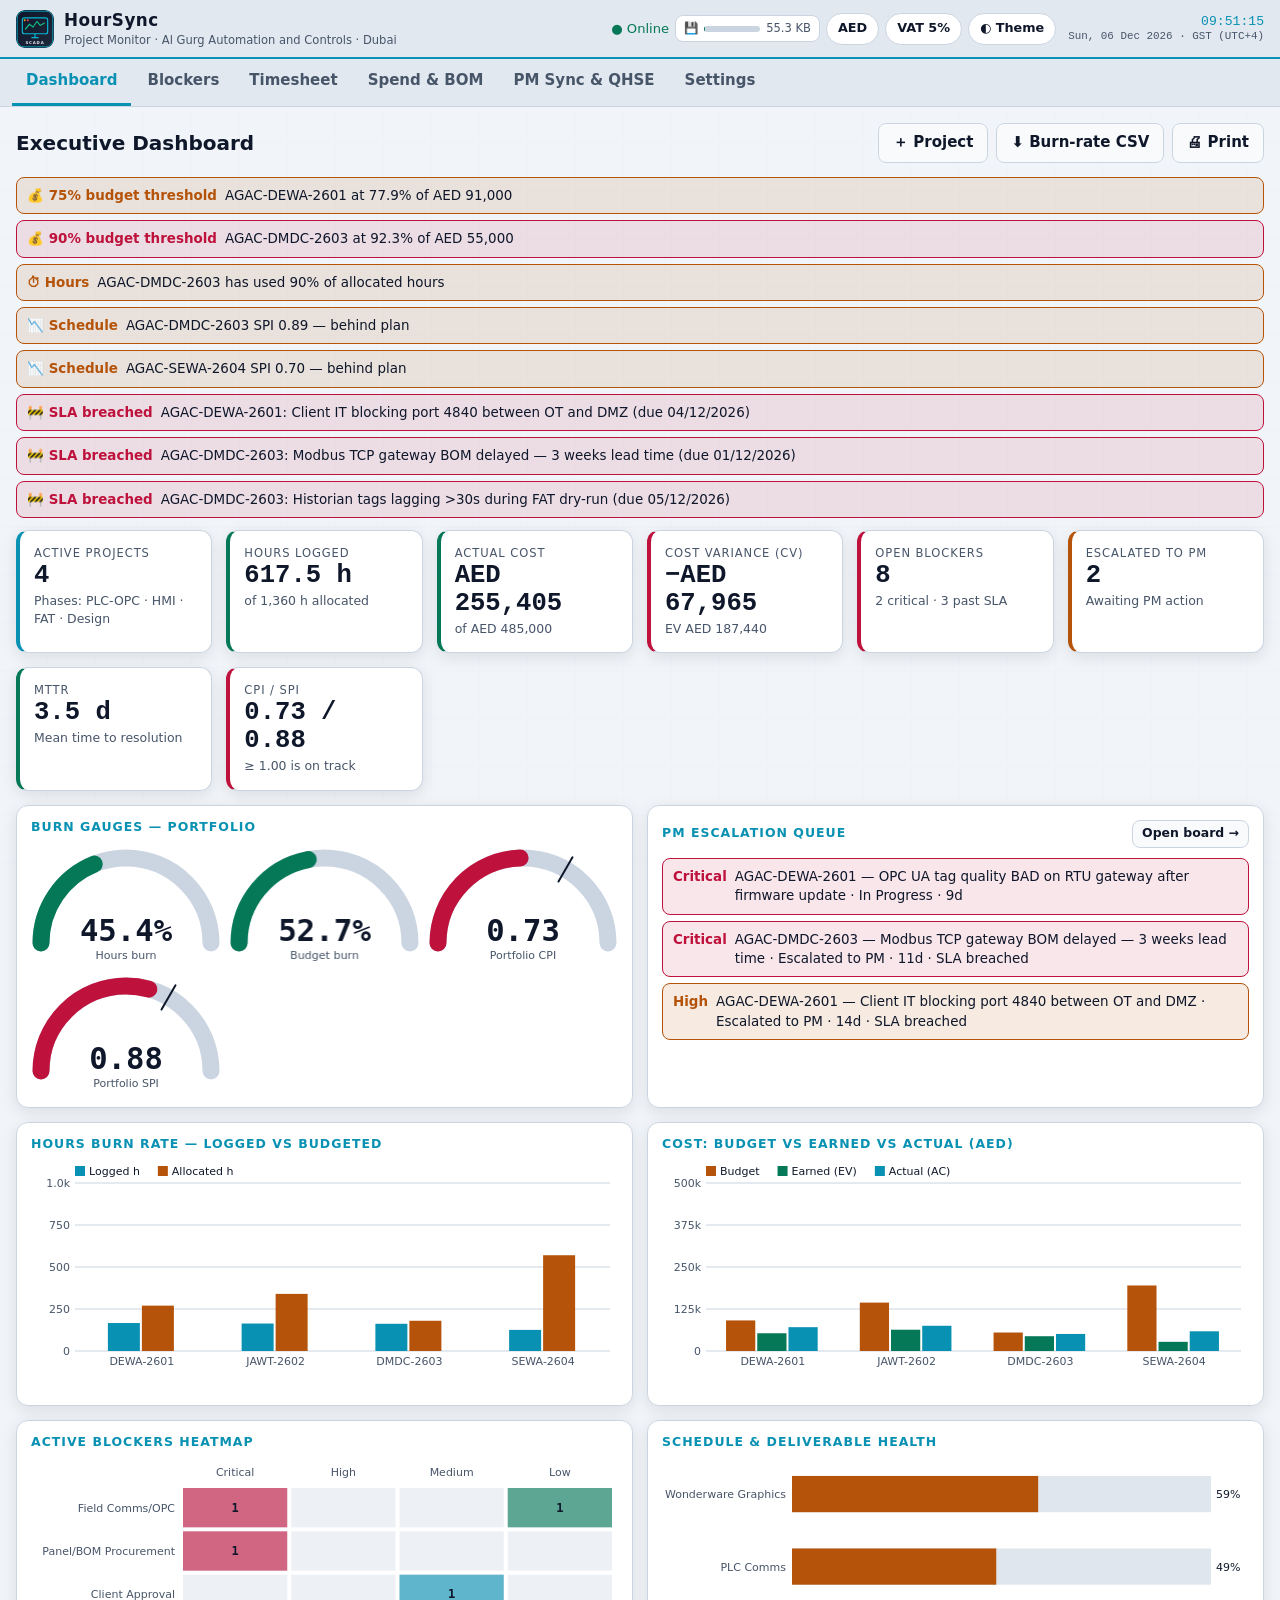
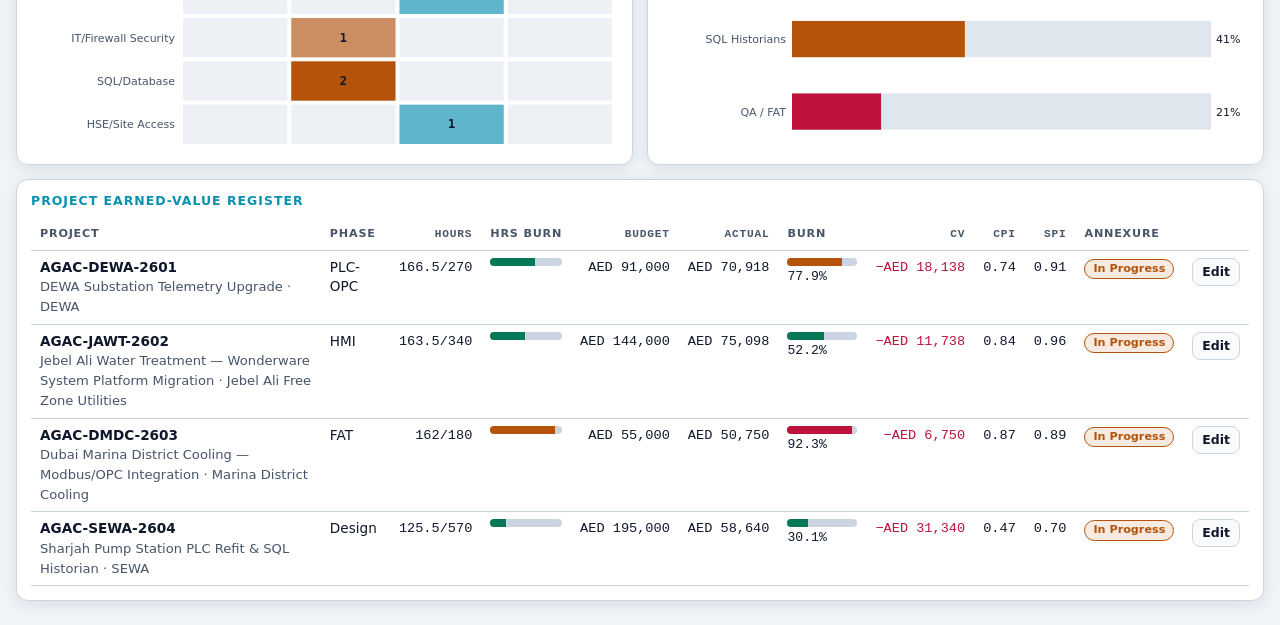
==== index.html @ 3a351812 "Add files via upload" ====
<!doctype html>
<html lang="en" dir="ltr">
<head>
<meta charset="utf-8">
<meta name="viewport" content="width=device-width,initial-scale=1,viewport-fit=cover">
<title>HourSync Project Monitor</title>
<meta name="description" content="Time, budget and blocker-tracking dashboard for SCADA / PLC / OPC / SQL integration projects. Works offline.">
<meta name="application-name" content="HourSync">
<meta name="color-scheme" content="dark light">
<meta name="theme-color" content="#0f172a" media="(prefers-color-scheme: dark)">
<meta name="theme-color" content="#f1f5f9" media="(prefers-color-scheme: light)">
<meta name="robots" content="index,follow">
<meta name="format-detection" content="telephone=no">
<!-- iOS -->
<meta name="mobile-web-app-capable" content="yes">
<meta name="apple-mobile-web-app-capable" content="yes">
<meta name="apple-mobile-web-app-title" content="HourSync">
<meta name="apple-mobile-web-app-status-bar-style" content="black-translucent">
<link rel="apple-touch-icon" href="apple-touch-icon.png">
<!-- Windows -->
<meta name="msapplication-TileColor" content="#0f172a">
<meta name="msapplication-TileImage" content="icons/icon-144.png">
<link rel="manifest" href="manifest.webmanifest">
<link rel="icon" href="favicon.ico" sizes="any">
<link rel="icon" type="image/svg+xml" href="favicon.svg">
<link rel="icon" type="image/png" sizes="32x32" href="favicon-32x32.png">
<link rel="icon" type="image/png" sizes="16x16" href="favicon-16x16.png">
<link rel="stylesheet" href="css/styles.css">
</head>
<body>
<header class="top">
  <div class="brand"><img src="assets/al-gurg-badge.svg" alt="" width="38" height="38"><div><b>HourSync</b><span>Project Monitor · Al Gurg Automation and Controls · Dubai</span></div></div>
  <div class="sp"></div>
  <div class="tools">
    <span id="net" class="small" aria-live="polite"></span>
    <button class="mini" id="miniStore" data-act="nav" data-v="settings" aria-label="Storage health"><span>💾</span><span class="bar"><i id="miniBar" style="width:2%"></i></span><span id="miniTxt">…</span></button>
    <button class="chip" id="bCur" data-act="cur" aria-label="Toggle currency">AED</button>
    <button class="chip" id="bVat" data-act="vat" aria-pressed="false" aria-label="Toggle 5 percent VAT">VAT 5%</button>
    <button class="chip" data-act="theme" aria-label="Cycle theme">◐ Theme</button>
  </div>
  <div class="clock" id="clock" aria-label="Gulf Standard Time"></div>
</header>
<div id="install"><span id="installTxt"></span><button class="btn pri sm" id="installBtn" data-act="install">Install</button><button class="btn sm" data-act="dismissInstall">Not now</button></div>
<nav class="tabs" id="tabs" aria-label="Sections"></nav>
<main id="view" aria-live="polite"><div class="card empty">Loading HourSync…</div></main>
<div id="toast" role="status"></div>
<noscript><div class="card empty">HourSync needs JavaScript enabled.</div></noscript>
<script src="js/db.js"></script>
<script src="js/charts.js"></script>
<script src="js/app.js"></script>
</body>
</html>
---- css/styles.css ----
/* HourSync Project Monitor — SCADA control-room design system */
:root{
  --bg:#0f172a; --bg2:#0b1222; --panel:#1e293b; --panel2:#243349; --line:#334155;
  --text:#e2e8f0; --muted:#94a3b8; --cyan:#06b6d4; --amber:#f59e0b; --green:#10b981; --rose:#f43f5e;
  --cyan-t:rgba(6,182,212,.14); --amber-t:rgba(245,158,11,.14); --green-t:rgba(16,185,129,.14); --rose-t:rgba(244,63,94,.14);
  --shadow:0 6px 24px rgba(0,0,0,.35); --r:12px; --safe-b:env(safe-area-inset-bottom,0px);
  --font:system-ui,-apple-system,"Segoe UI",Roboto,"Helvetica Neue",Arial,sans-serif;
  --mono:ui-monospace,SFMono-Regular,Menlo,Consolas,monospace;
  color-scheme:dark;
}
:root[data-theme="light"]{
  --bg:#f1f5f9; --bg2:#e2e8f0; --panel:#ffffff; --panel2:#f8fafc; --line:#cbd5e1;
  --text:#0f172a; --muted:#475569; --cyan:#0891b2; --amber:#b45309; --green:#047857; --rose:#be123c;
  --cyan-t:rgba(8,145,178,.12); --amber-t:rgba(180,83,9,.12); --green-t:rgba(4,120,87,.12); --rose-t:rgba(190,18,60,.1);
  --shadow:0 4px 16px rgba(15,23,42,.1); color-scheme:light;
}
@media (prefers-color-scheme:light){
  :root:not([data-theme="dark"]){
    --bg:#f1f5f9; --bg2:#e2e8f0; --panel:#ffffff; --panel2:#f8fafc; --line:#cbd5e1;
    --text:#0f172a; --muted:#475569; --cyan:#0891b2; --amber:#b45309; --green:#047857; --rose:#be123c;
    --cyan-t:rgba(8,145,178,.12); --amber-t:rgba(180,83,9,.12); --green-t:rgba(4,120,87,.12); --rose-t:rgba(190,18,60,.1);
    --shadow:0 4px 16px rgba(15,23,42,.1); color-scheme:light;
  }
}
*{box-sizing:border-box}
html{-webkit-text-size-adjust:100%}
body{margin:0;background:var(--bg);color:var(--text);font:15px/1.45 var(--font);min-height:100vh;
  background-image:linear-gradient(var(--line) 1px,transparent 1px),linear-gradient(90deg,var(--line) 1px,transparent 1px);
  background-size:48px 48px;background-position:-1px -1px;background-attachment:fixed}
body::before{content:"";position:fixed;inset:0;background:var(--bg);opacity:.93;z-index:-1}
h1,h2,h3,h4{margin:0;line-height:1.2}
h2{font-size:1.25rem} h3{font-size:1rem;letter-spacing:.02em}
a{color:var(--cyan)}
button,input,select,textarea{font:inherit;color:inherit}
.mono{font-family:var(--mono)}
.muted{color:var(--muted)} .small{font-size:.82rem}
.sr{position:absolute;width:1px;height:1px;overflow:hidden;clip:rect(0 0 0 0)}

/* header */
.top{position:sticky;top:0;z-index:20;background:var(--bg2);border-bottom:2px solid var(--cyan);
  padding:calc(8px + env(safe-area-inset-top,0px)) 16px 8px;display:flex;align-items:center;gap:12px;flex-wrap:wrap}
.brand{display:flex;align-items:center;gap:10px;min-width:0}
.brand img{width:38px;height:38px;border-radius:9px}
.brand b{display:block;font-size:1.05rem;letter-spacing:.03em}
.brand span{display:block;font-size:.72rem;color:var(--muted)}
.top .sp{flex:1}
.clock{font-family:var(--mono);font-size:.82rem;color:var(--cyan);text-align:right;line-height:1.2}
.clock small{display:block;color:var(--muted);font-size:.68rem}
.tools{display:flex;gap:6px;align-items:center;flex-wrap:wrap}
.chip{border:1px solid var(--line);background:var(--panel);border-radius:999px;padding:5px 11px;cursor:pointer;font-size:.8rem;font-weight:600;min-height:32px}
.chip[aria-pressed="true"]{background:var(--cyan-t);border-color:var(--cyan);color:var(--cyan)}
.chip:hover{border-color:var(--cyan)}
.mini{display:flex;align-items:center;gap:6px;cursor:pointer;border:1px solid var(--line);background:var(--panel);border-radius:8px;padding:4px 8px;font-size:.72rem;color:var(--muted)}
.mini .bar{width:56px;height:6px;background:var(--line);border-radius:3px;overflow:hidden}
.mini .bar i{display:block;height:100%;background:var(--green)}

/* nav */
nav.tabs{display:flex;gap:2px;padding:0 12px;background:var(--bg2);border-bottom:1px solid var(--line);overflow-x:auto;scrollbar-width:none}
nav.tabs button{background:none;border:0;border-bottom:3px solid transparent;padding:11px 14px;cursor:pointer;color:var(--muted);font-weight:600;white-space:nowrap}
nav.tabs button[aria-current="page"]{color:var(--cyan);border-color:var(--cyan)}
nav.tabs button:hover{color:var(--text)}
main{max-width:1400px;margin:0 auto;padding:16px 16px calc(24px + var(--safe-b))}

/* layout */
.grid{display:grid;gap:14px}
.g2{grid-template-columns:repeat(auto-fit,minmax(min(100%,420px),1fr))}
.g3{grid-template-columns:repeat(auto-fit,minmax(min(100%,300px),1fr))}
.g4{grid-template-columns:repeat(auto-fit,minmax(min(100%,190px),1fr))}
.card{background:var(--panel);border:1px solid var(--line);border-radius:var(--r);padding:14px;box-shadow:var(--shadow);min-width:0}
.card>header,.hd{display:flex;align-items:center;justify-content:space-between;gap:8px;margin-bottom:10px;flex-wrap:wrap}
.card h3{color:var(--cyan);text-transform:uppercase;font-size:.78rem;letter-spacing:.08em}
.pagehd{display:flex;align-items:center;justify-content:space-between;gap:10px;margin-bottom:14px;flex-wrap:wrap}
.pagehd .acts{display:flex;gap:8px;flex-wrap:wrap}
.kpi .v{font-family:var(--mono);font-size:1.6rem;font-weight:700;line-height:1.1}
.kpi .l{font-size:.72rem;text-transform:uppercase;letter-spacing:.08em;color:var(--muted)}
.kpi .s{font-size:.78rem;color:var(--muted);margin-top:2px}
.kpi{border-left:4px solid var(--cyan)}
.kpi.ok{border-left-color:var(--green)} .kpi.warn{border-left-color:var(--amber)} .kpi.bad{border-left-color:var(--rose)}
canvas.cv{width:100%;height:230px;display:block}
canvas.cv.sm{height:150px} canvas.cv.lg{height:290px}
.gauges{display:grid;grid-template-columns:repeat(auto-fit,minmax(150px,1fr));gap:8px}
.gauges canvas{height:120px;width:100%}

/* controls */
.btn{border:1px solid var(--line);background:var(--panel2);border-radius:8px;padding:8px 14px;cursor:pointer;font-weight:600;min-height:38px}
.btn:hover{border-color:var(--cyan)}
.btn.pri{background:var(--cyan);color:#041018;border-color:var(--cyan)}
.btn.amb{background:var(--amber);color:#1a1000;border-color:var(--amber)}
.btn.dng{background:transparent;color:var(--rose);border-color:var(--rose)}
.btn.sm{padding:3px 9px;min-height:28px;font-size:.78rem}
.btn:disabled{opacity:.45;cursor:not-allowed}
:focus-visible{outline:2px solid var(--amber);outline-offset:2px}
label.f{display:flex;flex-direction:column;gap:4px;font-size:.78rem;color:var(--muted);font-weight:600}
.f input,.f select,.f textarea,.inp{background:var(--bg);border:1px solid var(--line);border-radius:8px;padding:8px 10px;color:var(--text);min-height:38px;width:100%}
.f textarea{min-height:70px;resize:vertical}
.f.chk{flex-direction:row;align-items:center;gap:8px}.f.chk input{width:auto;min-height:0}
.form{display:grid;grid-template-columns:repeat(auto-fit,minmax(200px,1fr));gap:10px}
.form .wide{grid-column:1/-1}
.filters{display:flex;gap:8px;flex-wrap:wrap;margin-bottom:12px}.filters .inp{width:auto;min-width:140px}

/* tables */
.tw{overflow-x:auto}
table{border-collapse:collapse;width:100%;font-size:.85rem}
th,td{padding:7px 9px;border-bottom:1px solid var(--line);text-align:left;vertical-align:top}
th{font-size:.7rem;text-transform:uppercase;letter-spacing:.07em;color:var(--muted);white-space:nowrap}
td.n,th.n{text-align:right;font-family:var(--mono);white-space:nowrap}
tr:hover td{background:var(--cyan-t)}

/* badges */
.b{display:inline-block;padding:1px 8px;border-radius:999px;font-size:.7rem;font-weight:700;border:1px solid currentColor;white-space:nowrap}
.b.Critical,.b.bad{color:var(--rose);background:var(--rose-t)}
.b.High,.b.warn{color:var(--amber);background:var(--amber-t)}
.b.Medium,.b.info{color:var(--cyan);background:var(--cyan-t)}
.b.Low,.b.ok{color:var(--green);background:var(--green-t)}
.b.dim{color:var(--muted)}
.prog{height:8px;background:var(--line);border-radius:4px;overflow:hidden;min-width:70px}
.prog i{display:block;height:100%;background:var(--green)}
.prog.warn i{background:var(--amber)} .prog.bad i{background:var(--rose)}
.alert{display:flex;gap:8px;align-items:flex-start;padding:8px 10px;border-radius:8px;border:1px solid;margin-bottom:6px;font-size:.84rem}
.alert.bad{color:var(--rose);background:var(--rose-t)}.alert.warn{color:var(--amber);background:var(--amber-t)}.alert.info{color:var(--cyan);background:var(--cyan-t)}
.alert span{color:var(--text)}

/* kanban */
.kan{display:grid;grid-template-columns:repeat(4,minmax(240px,1fr));gap:12px;overflow-x:auto;padding-bottom:6px}
.col{background:var(--bg2);border:1px solid var(--line);border-radius:var(--r);padding:10px;min-height:200px}
.col.over{border-color:var(--cyan);background:var(--cyan-t)}
.col h4{display:flex;justify-content:space-between;font-size:.78rem;text-transform:uppercase;letter-spacing:.08em;margin-bottom:8px}
.bc{background:var(--panel);border:1px solid var(--line);border-left:4px solid var(--cyan);border-radius:8px;padding:9px;margin-bottom:8px;cursor:grab;font-size:.84rem}
.bc.Critical{border-left-color:var(--rose)}.bc.High{border-left-color:var(--amber)}.bc.Low{border-left-color:var(--green)}
.bc .t{font-weight:700;margin:3px 0}
.bc .row{display:flex;gap:6px;flex-wrap:wrap;align-items:center;margin-top:6px}
.bc.dragging{opacity:.4}

/* timer */
.timer{font-family:var(--mono);font-size:2.6rem;font-weight:700;color:var(--cyan);text-align:center;letter-spacing:.05em}
.timer.run{color:var(--green)}
.bars .row{display:flex;align-items:center;gap:8px;margin:5px 0;font-size:.84rem}.bars .row .lb{width:150px;flex:none}.bars .row .prog{flex:1}.bars .row .vl{width:60px;text-align:right;font-family:var(--mono)}

/* checklist */
.ck{display:flex;gap:10px;align-items:flex-start;padding:8px 6px;border-bottom:1px solid var(--line)}
.ck input{width:20px;height:20px;margin-top:2px;accent-color:var(--cyan)}

/* modal / toast */
.ov{position:fixed;inset:0;background:rgba(2,6,23,.7);z-index:50;display:flex;align-items:flex-end;justify-content:center;padding:0}
.md{background:var(--panel);border:1px solid var(--line);border-radius:16px 16px 0 0;width:100%;max-width:760px;max-height:92vh;overflow:auto;padding:16px;box-shadow:var(--shadow)}
@media(min-width:700px){.ov{align-items:center;padding:20px}.md{border-radius:16px}}
.md h3{color:var(--cyan);font-size:1rem;margin-bottom:12px}
.md .acts{display:flex;gap:8px;justify-content:flex-end;margin-top:14px;flex-wrap:wrap}
pre.brief{white-space:pre-wrap;background:var(--bg);border:1px solid var(--line);border-radius:8px;padding:12px;font:.8rem/1.5 var(--mono);max-height:50vh;overflow:auto}
#toast{position:fixed;left:50%;bottom:calc(20px + var(--safe-b));transform:translateX(-50%);background:var(--panel2);border:1px solid var(--cyan);padding:9px 16px;border-radius:999px;z-index:80;box-shadow:var(--shadow);opacity:0;pointer-events:none;transition:opacity .25s;max-width:92vw;text-align:center}
#toast.on{opacity:1}
#install{display:none;background:var(--cyan-t);border-bottom:1px solid var(--cyan);padding:8px 16px;align-items:center;gap:10px;flex-wrap:wrap;font-size:.85rem}
#install.on{display:flex}
.meter{height:14px;background:var(--line);border-radius:7px;overflow:hidden}.meter i{display:block;height:100%;background:linear-gradient(90deg,var(--green),var(--cyan))}
.empty{padding:22px;text-align:center;color:var(--muted)}
.pulse{animation:pulse 1.6s infinite}@keyframes pulse{50%{opacity:.45}}
.fade{animation:fade .25s ease}@keyframes fade{from{opacity:0;transform:translateY(4px)}}
@media(prefers-reduced-motion:reduce){*{animation:none!important;transition:none!important}}
@media(max-width:640px){.kpi .v{font-size:1.3rem}.brand span{display:none}.timer{font-size:2.1rem}.bars .row .lb{width:100px}}

/* print / report */
@media print{
  body{background:#fff;color:#000}body::before,.top,nav.tabs,#install,.acts,.btn,.filters,#toast{display:none!important}
  :root{--panel:#fff;--bg:#fff;--line:#999;--text:#000;--muted:#333;--cyan:#075985}
  .card{box-shadow:none;break-inside:avoid;border-color:#999}
  main{padding:0;max-width:none}
}
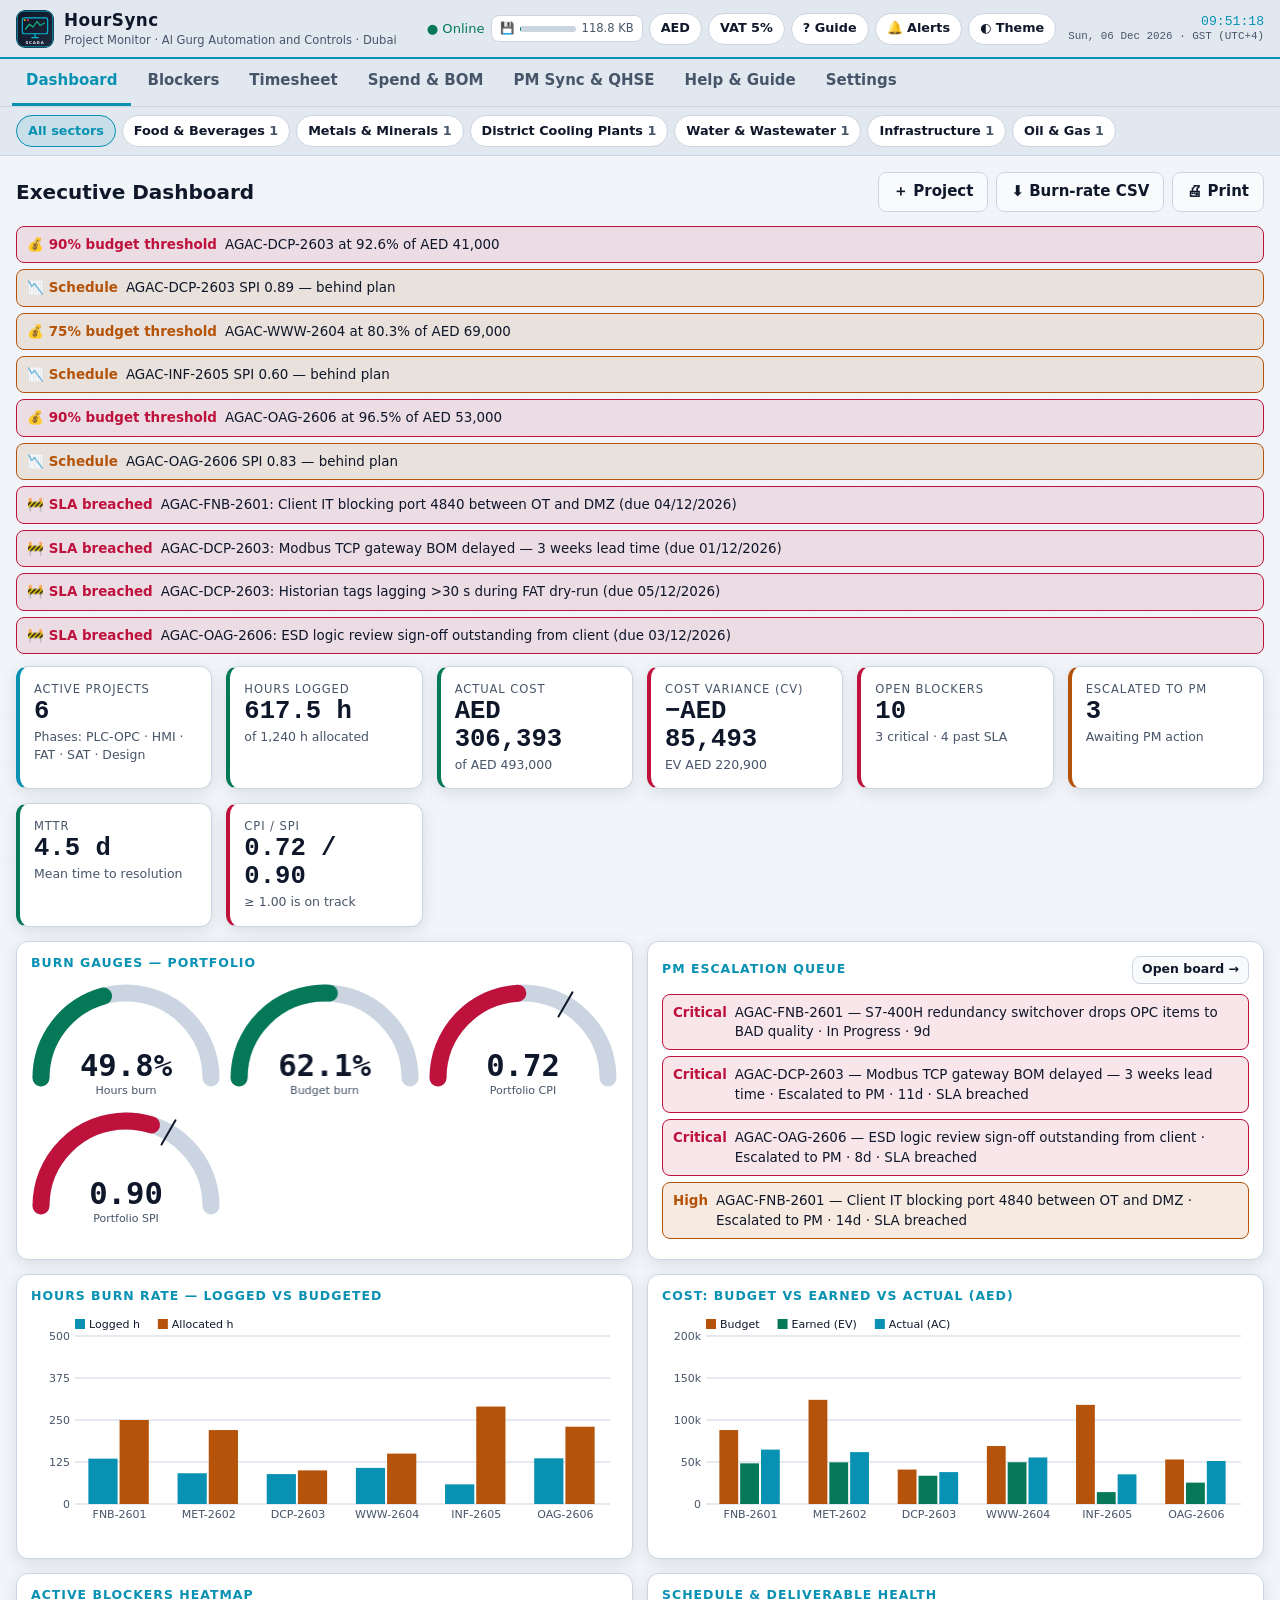
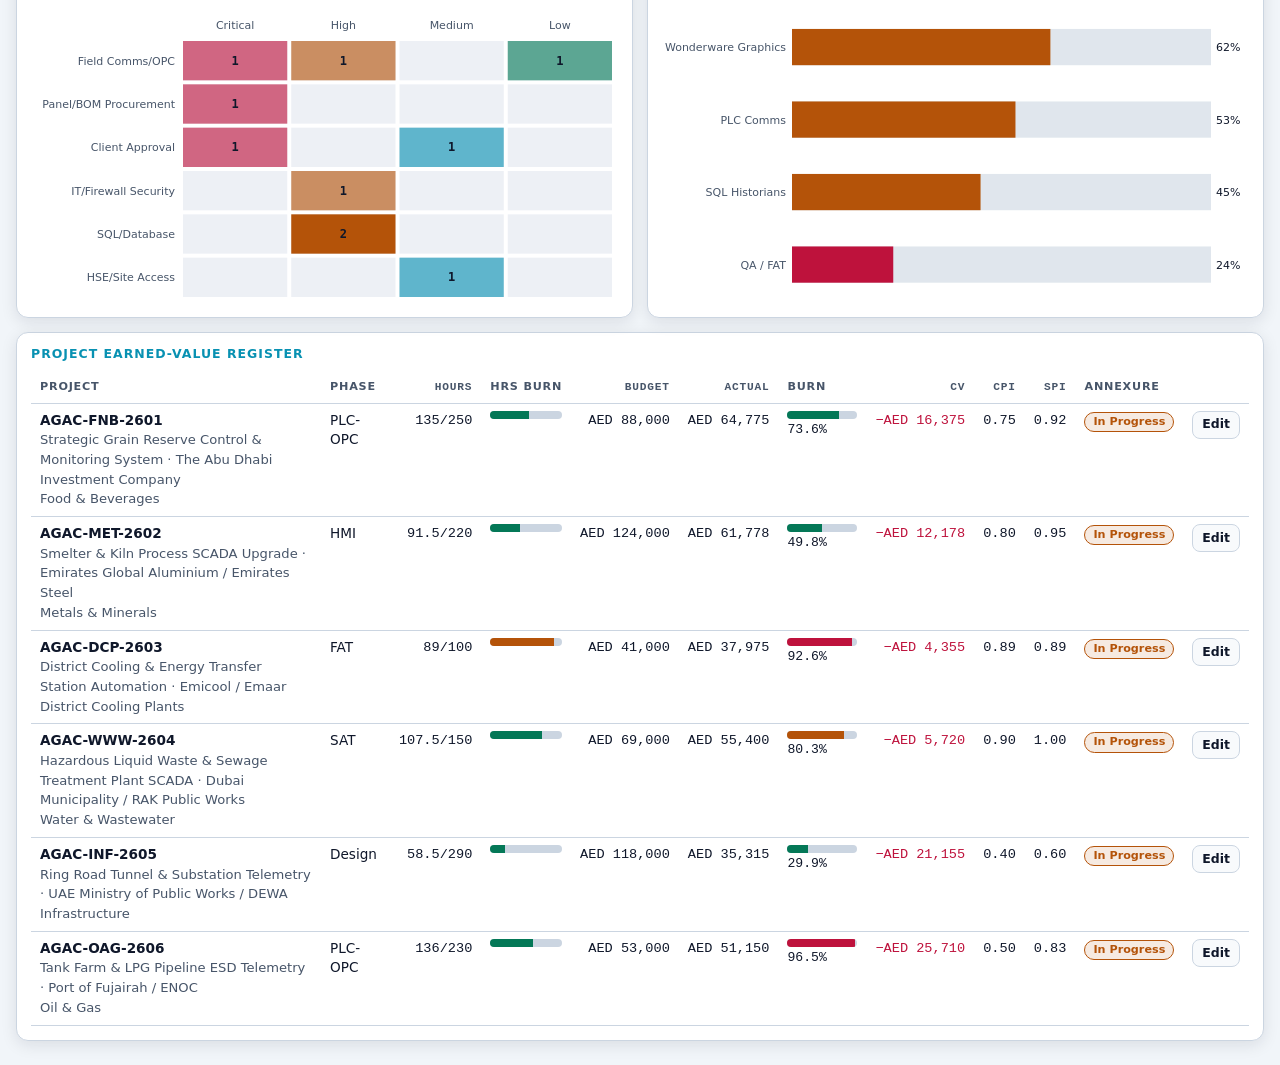
==== commit 48492b2c: "Add files via upload" ====
--- a/index.html
+++ b/index.html
@@ -3,7 +3,7 @@
 <head>
 <meta charset="utf-8">
 <meta name="viewport" content="width=device-width,initial-scale=1,viewport-fit=cover">
-<title>HourSync Project Monitor</title>
+<title>HourSync Project Monitor (2026 Universal Edition)</title>
 <meta name="description" content="Time, budget and blocker-tracking dashboard for SCADA / PLC / OPC / SQL integration projects. Works offline.">
 <meta name="application-name" content="HourSync">
 <meta name="color-scheme" content="dark light">
@@ -36,13 +36,17 @@
     <button class="mini" id="miniStore" data-act="nav" data-v="settings" aria-label="Storage health"><span>💾</span><span class="bar"><i id="miniBar" style="width:2%"></i></span><span id="miniTxt">…</span></button>
     <button class="chip" id="bCur" data-act="cur" aria-label="Toggle currency">AED</button>
     <button class="chip" id="bVat" data-act="vat" aria-pressed="false" aria-label="Toggle 5 percent VAT">VAT 5%</button>
+    <button class="chip" data-act="nav" data-v="guide">? Guide</button>
+    <button class="chip" id="bNot" data-act="notif" aria-pressed="false">🔔 Alerts</button>
     <button class="chip" data-act="theme" aria-label="Cycle theme">◐ Theme</button>
   </div>
   <div class="clock" id="clock" aria-label="Gulf Standard Time"></div>
 </header>
 <div id="install"><span id="installTxt"></span><button class="btn pri sm" id="installBtn" data-act="install">Install</button><button class="btn sm" data-act="dismissInstall">Not now</button></div>
 <nav class="tabs" id="tabs" aria-label="Sections"></nav>
+<div id="sectors" class="pills" aria-label="Filter by AGAC sector"></div>
 <main id="view" aria-live="polite"><div class="card empty">Loading HourSync…</div></main>
+<div id="upd" role="status"><span>New version of HourSync available —</span><button class="btn pri sm" id="updBtn">Refresh Now</button></div>
 <div id="toast" role="status"></div>
 <noscript><div class="card empty">HourSync needs JavaScript enabled.</div></noscript>
 <script src="js/db.js"></script>
--- a/css/styles.css
+++ b/css/styles.css
@@ -165,3 +165,14 @@
   .card{box-shadow:none;break-inside:avoid;border-color:#999}
   main{padding:0;max-width:none}
 }
+
+/* sectors, update banner, tour */
+.pills{display:flex;gap:6px;overflow-x:auto;padding:8px 16px;background:var(--bg2);border-bottom:1px solid var(--line);scrollbar-width:none}
+.pills .chip{white-space:nowrap}
+#upd{display:none;position:fixed;left:50%;bottom:calc(70px + var(--safe-b));transform:translateX(-50%);z-index:90;background:var(--panel2);border:1px solid var(--amber);border-radius:999px;padding:8px 10px 8px 16px;align-items:center;gap:10px;box-shadow:var(--shadow);max-width:94vw;font-size:.88rem}
+#upd.on{display:flex}
+#spot{position:fixed;inset:0;z-index:100}
+#spotHole{position:fixed;border:2px solid var(--cyan);border-radius:10px;box-shadow:0 0 0 9999px rgba(2,6,23,.74);pointer-events:none;transition:all .25s}
+#spotTip{position:fixed;width:min(340px,92vw);background:var(--panel);border:1px solid var(--cyan);border-radius:12px;padding:12px 14px;box-shadow:var(--shadow)}
+#spotTip p{margin:6px 0;font-size:.88rem}#spotTip .acts{display:flex;gap:6px;justify-content:flex-end;margin:6px 0 0}
+ol.small{padding-left:20px;margin:0}ol.small li{margin:4px 0}
